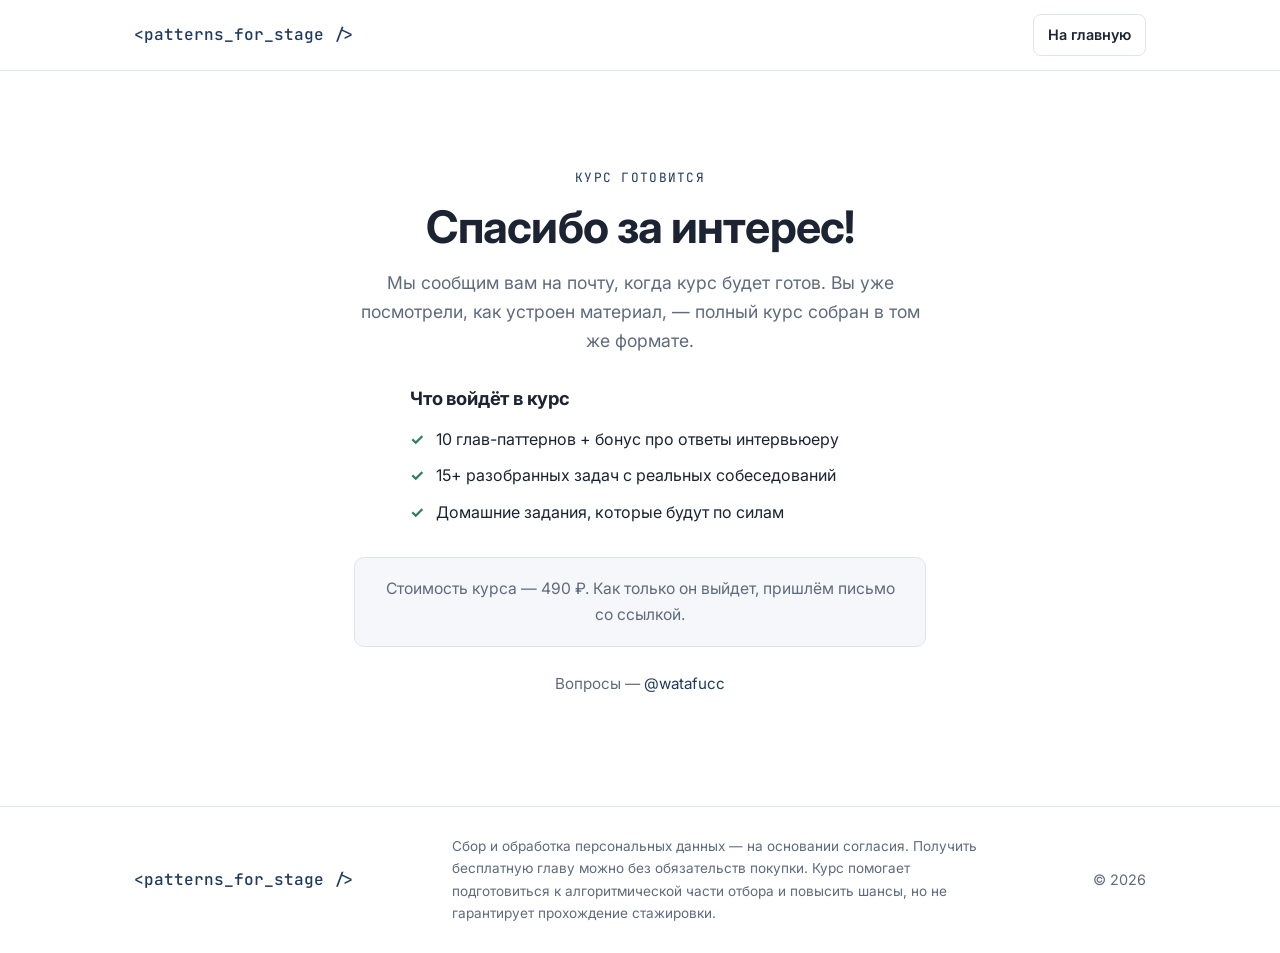
==== thanks.html @ 721e88cd "переделал лендинг под курс: оффер вместо вопроса, бесплатная глава «Два указателя» в лид-магнит, отд" ====
<!DOCTYPE html>
<html lang="ru">
<head>
  <meta charset="UTF-8" />
  <meta name="viewport" content="width=device-width, initial-scale=1.0" />
  <meta name="robots" content="noindex" />
  <meta name="description" content="Заявка принята. Мы сообщим вам, когда курс будет готов." />
  <title>Спасибо за заявку</title>
  <link rel="preconnect" href="https://fonts.googleapis.com" />
  <link rel="preconnect" href="https://fonts.gstatic.com" crossorigin />
  <link href="https://fonts.googleapis.com/css2?family=JetBrains+Mono:wght@400;500;700&family=Inter:wght@400;500;600;700;800&display=swap" rel="stylesheet" />
  <link rel="stylesheet" href="styles.css" />
  <!-- Yandex.Metrika counter -->
  <script type="text/javascript">
      (function(m,e,t,r,i,k,a){
          m[i]=m[i]||function(){(m[i].a=m[i].a||[]).push(arguments)};
          m[i].l=1*new Date();
          for (var j = 0; j < document.scripts.length; j++) {if (document.scripts[j].src === r) { return; }}
          k=e.createElement(t),a=e.getElementsByTagName(t)[0],k.async=1,k.src=r,a.parentNode.insertBefore(k,a)
      })(window, document,'script','https://mc.yandex.ru/metrika/tag.js?id=112363676', 'ym');

      ym(112363676, 'init', {ssr:true, webvisor:true, clickmap:true, ecommerce:"dataLayer", referrer: document.referrer, url: location.href, accurateTrackBounce:true, trackLinks:true});
  </script>
  <noscript><div><img src="https://mc.yandex.ru/watch/112363676" style="position:absolute; left:-9999px;" alt="" /></div></noscript>
  <!-- /Yandex.Metrika counter -->
  <!-- Top.Mail.Ru counter -->
  <script type="text/javascript">
  var _tmr = window._tmr || (window._tmr = []);
  _tmr.push({id: "3796649", type: "pageView", start: (new Date()).getTime()});
  (function (d, w, id) {
    if (d.getElementById(id)) return;
    var ts = d.createElement("script"); ts.type = "text/javascript"; ts.async = true; ts.id = id;
    ts.src = "https://top-fwz1.mail.ru/js/code.js";
    var f = function () {var s = d.getElementsByTagName("script")[0]; s.parentNode.insertBefore(ts, s);};
    if (w.opera == "[object Opera]") { d.addEventListener("DOMContentLoaded", f, false); } else { f(); }
  })(document, window, "tmr-code");
  </script>
  <noscript><div><img src="https://top-fwz1.mail.ru/counter?id=3796649;js=na" style="position:absolute;left:-9999px;" alt="Top.Mail.Ru" /></div></noscript>
  <!-- /Top.Mail.Ru counter -->

</head>
<body>
  <header class="site-header">
    <div class="container header-inner">
      <span class="logo">&lt;patterns_for_stage /&gt;</span>
      <a href="index.html" class="btn btn-sm">На главную</a>
    </div>
  </header>

  <main>
    <section class="section thanks">
      <div class="container thanks-inner">
        <p class="eyebrow">Курс готовится</p>
        <h1>Спасибо за интерес!</h1>
        <p class="thanks-lead">
          Мы сообщим вам на почту, когда курс будет готов.
          Вы уже посмотрели, как устроен материал, — полный курс собран
          в том же формате.
        </p>
        <div class="thanks-includes">
          <h2>Что войдёт в курс</h2>
          <ul class="hero-checks">
            <li>10 глав-паттернов + бонус про ответы интервьюеру</li>
            <li>15+ разобранных задач с реальных собеседований</li>
            <li>Домашние задания, которые будут по силам</li>
          </ul>
        </div>
        <div class="thanks-note">
          <p>Стоимость курса — 490 ₽. Как только он выйдет, пришлём письмо со ссылкой.</p>
        </div>
        <p class="thanks-contact">
          Вопросы — <a href="https://t.me/watafucc" target="_blank" rel="noopener">@watafucc</a>
        </p>
      </div>
    </section>
  </main>

  <footer class="site-footer">
    <div class="container footer-inner">
      <span class="logo">&lt;patterns_for_stage /&gt;</span>
      <p class="footer-note">
        Сбор и обработка персональных данных — на основании согласия. Получить
        бесплатную главу можно без обязательств покупки. Курс помогает подготовиться
        к алгоритмической части отбора и повысить шансы, но не гарантирует
        прохождение стажировки.
      </p>
      <span class="footer-year">© 2026</span>
    </div>
  </footer>
</body>
</html>
---- styles.css ----
:root {
  --bg: #ffffff;
  --bg-alt: #f5f7fa;
  --surface: #ffffff;
  --border: #dfe4ea;
  --text: #1c2333;
  --text-dim: #5f6b7d;
  --accent: #1f3a5f;
  --accent-strong: #162a44;
  --accent-contrast: #ffffff;
  --ok: #2e7d5b;
  --err: #b3261e;

  --font-sans: "Inter", system-ui, -apple-system, "Segoe UI", sans-serif;
  --font-mono: "JetBrains Mono", ui-monospace, "SFMono-Regular", monospace;

  --radius: 10px;
  --container: 1060px;
  --shadow: 0 4px 16px rgba(15, 25, 45, 0.06);
}

* { box-sizing: border-box; }

html { scroll-behavior: smooth; scroll-padding-top: 84px; }

body {
  margin: 0;
  font-family: var(--font-sans);
  background: var(--bg);
  color: var(--text);
  line-height: 1.65;
  -webkit-font-smoothing: antialiased;
}

.container {
  width: 100%;
  max-width: var(--container);
  margin: 0 auto;
  padding: 0 24px;
}

h1, h2, h3 { line-height: 1.25; margin: 0 0 12px; font-weight: 700; }

h1 { font-size: clamp(1.9rem, 4.5vw, 2.8rem); letter-spacing: -0.02em; }
h2 { font-size: clamp(1.4rem, 3.4vw, 2rem); letter-spacing: -0.01em; }
h3 { font-size: 1.1rem; }

p { margin: 0 0 12px; }

a { color: var(--accent); text-decoration: none; }
a:hover { text-decoration: underline; }

/* ------- Header ------- */
.site-header {
  position: sticky;
  top: 0;
  z-index: 20;
  background: rgba(255, 255, 255, 0.92);
  backdrop-filter: blur(8px);
  border-bottom: 1px solid var(--border);
}
.header-inner {
  display: flex;
  align-items: center;
  justify-content: space-between;
  gap: 16px;
  padding-top: 14px;
  padding-bottom: 14px;
}
.logo {
  font-family: var(--font-mono);
  font-weight: 500;
  color: var(--accent);
  white-space: nowrap;
}
.header-nav {
  display: flex;
  align-items: center;
  gap: 20px;
  font-size: 0.95rem;
}
.header-nav > a:not(.btn) { color: var(--text-dim); }
.header-nav > a:not(.btn):hover { color: var(--text); }

/* ------- Buttons ------- */
.btn {
  display: inline-flex;
  align-items: center;
  justify-content: center;
  text-align: center;
  gap: 8px;
  border: 1px solid var(--border);
  background: var(--surface);
  color: var(--text);
  border-radius: 8px;
  padding: 11px 18px;
  font-weight: 600;
  font-size: 1rem;
  cursor: pointer;
  transition: background 0.12s ease, box-shadow 0.12s ease;
  text-decoration: none;
  font-family: var(--font-sans);
}
.btn:hover { text-decoration: none; background: var(--bg-alt); }
.btn-sm { padding: 8px 14px; font-size: 0.9rem; }
.btn-lg { padding: 13px 24px; font-size: 1.02rem; }
.btn-block { width: 100%; }
.btn-accent { background: var(--accent); color: var(--accent-contrast); border: none; }
.btn-accent:hover { background: var(--accent-strong); }
.btn:disabled { opacity: 0.6; cursor: not-allowed; }

/* ------- Sections ------- */
.section { padding: 76px 0; }
.section-alt { background: var(--bg-alt); }

.eyebrow {
  font-family: var(--font-mono);
  font-size: 0.8rem;
  text-transform: uppercase;
  letter-spacing: 0.1em;
  color: var(--accent);
  margin-bottom: 12px;
}
.section .container > h2 { margin-bottom: 28px; }
.section-lead { color: var(--text-dim); max-width: 52rem; margin: -8px 0 28px; }
.section-note { color: var(--text-dim); margin: 4px 0 28px; font-size: 0.95rem; }

/* ------- Hero ------- */
.hero {
  padding: 68px 0 76px;
  border-bottom: 1px solid var(--border);
  background: var(--bg);
}
.hero-inner {
  display: grid;
  grid-template-columns: 1.2fr 1fr;
  gap: 48px;
  align-items: center;
}
.hero-sub { font-size: 1.08rem; color: var(--text-dim); max-width: 34rem; }
.hero-offer { font-size: 1.05rem; color: var(--text); max-width: 34rem; margin-top: 20px; }
.hero-note { color: var(--text-dim); font-size: 0.92rem; margin-top: 20px; }

.hero-checks { list-style: none; padding: 0; margin: 24px 0 24px; display: grid; gap: 10px; }
.hero-checks li { position: relative; padding-left: 26px; color: var(--text); }
.hero-checks li::before {
  content: "✓";
  position: absolute;
  left: 0;
  top: 0;
  color: var(--ok);
  font-weight: 700;
}

.hero-card {
  background: var(--bg-alt);
  border: 1px solid var(--border);
  border-radius: var(--radius);
  padding: 24px;
  box-shadow: var(--shadow);
}
.hero-card-title { margin: 0 0 12px; font-size: 1.15rem; }
.hero-card-text { color: var(--text-dim); margin: 0 0 16px; font-size: 0.98rem; }
.hero-card-price {
  font-family: var(--font-mono);
  font-size: 1.5rem;
  font-weight: 700;
  color: var(--accent);
  margin-bottom: 16px;
}
.hero-card-price small {
  font-family: var(--font-sans);
  font-size: 0.85rem;
  font-weight: 500;
  color: var(--text-dim);
}
.hero-card-free {
  margin: -6px 0 18px;
  font-size: 0.95rem;
  font-weight: 600;
  color: var(--ok);
}
.hero-card-tags { display: flex; gap: 10px; flex-wrap: wrap; margin-bottom: 16px; }
.tag {
  font-family: var(--font-mono);
  font-size: 0.78rem;
  padding: 6px 12px;
  border: 1px solid var(--border);
  border-radius: 6px;
  color: var(--text-dim);
  background: var(--bg);
}

/* ------- Cards (pains) ------- */
.cards { display: grid; grid-template-columns: repeat(3, 1fr); gap: 20px; }
.card {
  background: var(--surface);
  border: 1px solid var(--border);
  border-radius: var(--radius);
  padding: 26px;
  box-shadow: var(--shadow);
}
.card h3 { color: var(--accent); }
.card p { color: var(--text-dim); margin: 0; }

/* ------- Benefits ------- */
.benefits { display: grid; gap: 16px; }
.benefit {
  display: flex;
  gap: 20px;
  background: var(--surface);
  border: 1px solid var(--border);
  border-radius: var(--radius);
  padding: 20px 24px;
  box-shadow: var(--shadow);
  align-items: flex-start;
}
.benefit-num {
  font-family: var(--font-mono);
  color: var(--accent);
  font-size: 1.1rem;
  font-weight: 600;
  flex-shrink: 0;
  padding-top: 2px;
}
.benefit p { color: var(--text-dim); margin: 0; }
.benefit h3 { margin-bottom: 6px; }

/* ------- Structure ------- */
.structure-list {
  list-style: none;
  padding: 0;
  margin: 0;
  display: grid;
  grid-template-columns: repeat(2, 1fr);
  gap: 14px;
}
.structure-list li {
  display: flex;
  flex-direction: column;
  gap: 6px;
  background: var(--surface);
  border: 1px solid var(--border);
  border-left: 3px solid var(--accent);
  border-radius: var(--radius);
  padding: 20px 22px;
  box-shadow: var(--shadow);
  transition: transform 0.12s ease, box-shadow 0.12s ease, border-color 0.12s ease;
}
.structure-list li:hover {
  transform: translateY(-2px);
  box-shadow: 0 8px 20px rgba(15, 25, 45, 0.1);
  border-left-color: var(--accent-strong);
}
.topic { font-weight: 600; font-size: 1.02rem; }
.topic-num {
  font-family: var(--font-mono);
  color: var(--accent);
  font-size: 1.3rem;
  font-weight: 700;
}
.structure-list li.is-free { border-left-color: var(--ok); }
.structure-list li.is-free:hover { border-left-color: var(--ok); }
.structure-list li.is-free .topic-num { color: var(--ok); }
.topic-row {
  display: flex;
  align-items: center;
  flex-wrap: wrap;
  gap: 10px;
}
.topic-badge {
  font-family: var(--font-mono);
  font-size: 0.7rem;
  font-weight: 600;
  letter-spacing: 0.08em;
  text-transform: uppercase;
  color: var(--ok);
  background: rgba(46, 125, 91, 0.08);
  border: 1px solid var(--ok);
  border-radius: 999px;
  padding: 3px 10px;
}

#content .btn { margin-top: 32px; }

/* ------- Method ------- */
.method-steps {
  list-style: none;
  padding: 0;
  margin: 0;
  display: grid;
  grid-template-columns: repeat(5, 1fr);
  gap: 16px;
}
.method-step {
  display: flex;
  flex-direction: column;
  gap: 6px;
  background: var(--surface);
  border: 1px solid var(--border);
  border-radius: var(--radius);
  padding: 20px;
  box-shadow: var(--shadow);
}
.method-num {
  font-family: var(--font-mono);
  color: var(--accent);
  font-size: 1.1rem;
  font-weight: 700;
}
.method-label { font-weight: 600; }

/* ------- Order / Form ------- */
.section-order { background: var(--bg-alt); }
.order-inner { display: grid; grid-template-columns: 1.1fr 1fr; gap: 48px; align-items: start; }
.order-copy h2 { margin-bottom: 16px; }
.order-copy p { color: var(--text-dim); }

.order-offers {
  display: grid;
  grid-template-columns: 1fr 1fr;
  gap: 16px;
  margin: 8px 0 0;
}
.offer {
  display: flex;
  flex-direction: column;
  align-items: flex-start;
  gap: 8px;
  background: var(--surface);
  border: 1px solid var(--border);
  border-radius: var(--radius);
  padding: 20px 22px;
  box-shadow: var(--shadow);
}
.offer-free { border-color: var(--ok); }
.offer-full { background: var(--bg-alt); justify-content: center; }
.offer-label {
  font-family: var(--font-mono);
  font-size: 0.7rem;
  font-weight: 600;
  letter-spacing: 0.08em;
  text-transform: uppercase;
  color: var(--text-dim);
}
.offer-free .offer-label { color: var(--ok); }
.offer-title { font-weight: 600; font-size: 1.02rem; }
.offer-hint { color: var(--text-dim); font-size: 0.85rem; }
.offer-price {
  font-family: var(--font-mono);
  font-size: 1.7rem;
  font-weight: 700;
  color: var(--accent);
}
.offer .btn { margin-top: 4px; }

.order-copy .order-note {
  color: var(--accent);
  font-size: 0.95rem;
  font-weight: 600;
  margin-top: 20px;
}

.order-aside { display: grid; gap: 16px; }
.author-note {
  color: var(--text-dim);
  font-size: 0.92rem;
  font-style: italic;
  padding: 14px 16px;
  border-left: 3px solid var(--border);
}

.lead-form {
  display: grid;
  background: var(--surface);
  border: 1px solid var(--border);
  border-radius: var(--radius);
  padding: 28px;
  box-shadow: var(--shadow);
}
.lead-form h3 { margin-bottom: 8px; }
.lead-form label { font-size: 0.88rem; color: var(--text-dim); margin: 16px 0 6px; }
.lead-form label:first-of-type { margin-top: 8px; }
.lead-form .optional { color: var(--text-dim); font-weight: 400; font-size: 0.8rem; }
.lead-form .required { color: var(--err); }
.lead-form input,
.lead-form select,
.lead-form textarea {
  font-family: inherit;
  font-size: 1rem;
  color: var(--text);
  background: var(--bg);
  border: 1px solid var(--border);
  border-radius: 8px;
  padding: 12px 14px;
  width: 100%;
  transition: border-color 0.12s ease, box-shadow 0.12s ease;
}
.lead-form input:focus,
.lead-form select:focus,
.lead-form textarea:focus {
  outline: none;
  border-color: var(--accent);
  box-shadow: 0 0 0 3px rgba(31, 58, 95, 0.12);
}
.lead-form input.invalid { border-color: var(--err); }
.lead-form textarea { resize: vertical; }
.lead-form .btn { margin-top: 20px; }

.form-status {
  margin-top: 14px;
  font-size: 0.95rem;
  min-height: 1.4em;
  padding: 10px 14px;
  border-radius: 8px;
  display: none;
}
.form-status.ok { display: block; background: rgba(46, 125, 91, 0.08); border: 1px solid var(--ok); color: var(--ok); }
.form-status.err { display: block; background: rgba(179, 38, 30, 0.08); border: 1px solid var(--err); color: var(--err); }
.form-privacy { font-size: 0.78rem; color: var(--text-dim); margin: 12px 0 0; }

/* ------- Footer ------- */
.site-footer { border-top: 1px solid var(--border); padding: 28px 0; background: var(--bg); }
.footer-inner { display: flex; align-items: center; justify-content: space-between; gap: 16px; flex-wrap: wrap; }
.footer-note { color: var(--text-dim); font-size: 0.85rem; margin: 0; max-width: 34rem; }
.footer-year { color: var(--text-dim); font-size: 0.9rem; }

/* ------- Thanks page ------- */
.thanks { padding: 96px 0 110px; }
.thanks-inner { max-width: 620px; margin: 0 auto; text-align: center; }
.thanks-lead { font-size: 1.1rem; color: var(--text-dim); margin-bottom: 32px; }
.thanks-includes { text-align: left; max-width: 460px; margin: 0 auto 32px; }
.thanks-includes h2 { font-size: 1.15rem; margin-bottom: 16px; }
.thanks-includes .hero-checks { margin: 0; }
.thanks-note {
  background: var(--bg-alt);
  border: 1px solid var(--border);
  border-radius: var(--radius);
  padding: 18px 22px;
  margin-bottom: 24px;
  font-size: 0.98rem;
}
.thanks-note p { margin: 0; color: var(--text-dim); }
.thanks-contact { color: var(--text-dim); font-size: 0.95rem; margin: 0; }

/* ------- Responsive ------- */
@media (max-width: 920px) {
  .hero-inner, .order-inner { grid-template-columns: 1fr; }
  .header-nav a:not(.btn):not(.logo) { display: none; }
  .cards { grid-template-columns: 1fr; }
  .structure-list { grid-template-columns: 1fr; }
  .method-steps { grid-template-columns: repeat(2, 1fr); }
  .order-offers { grid-template-columns: 1fr; }
}

@media (max-width: 560px) {
  .section { padding: 52px 0; }
  .hero { padding: 44px 0 52px; }
  .method-steps { grid-template-columns: 1fr; }
  .structure-list li { flex-direction: column; align-items: flex-start; gap: 6px; }
  .lead-form { padding: 20px; }
}
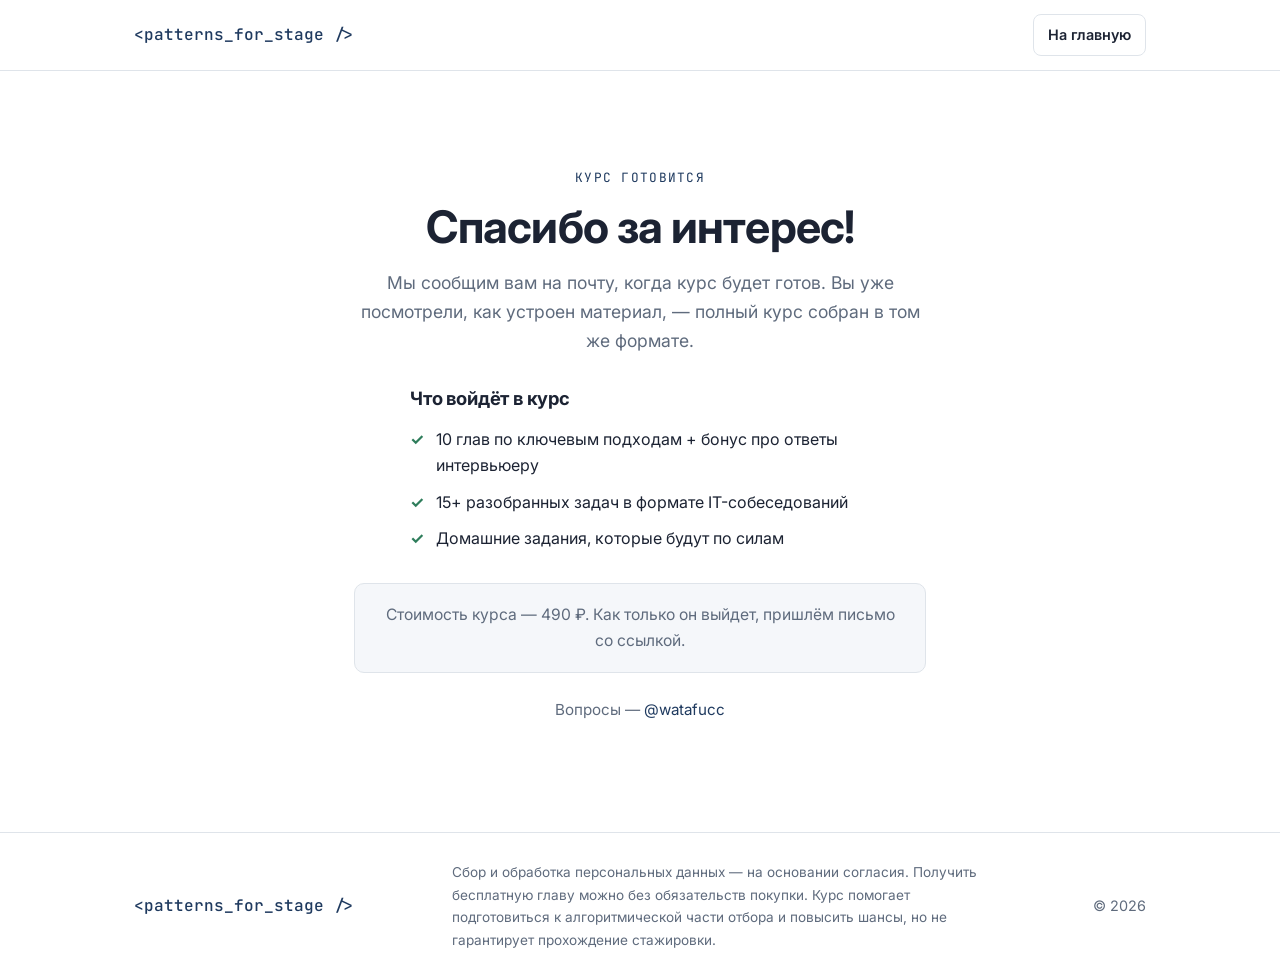
==== commit 2dfa2a50: "переписал тексты: убрал «паттерны», усилил боли, добавил мост от бесплатной главы к курсу - единый с" ====
--- a/thanks.html
+++ b/thanks.html
@@ -60,8 +60,8 @@
         <div class="thanks-includes">
           <h2>Что войдёт в курс</h2>
           <ul class="hero-checks">
-            <li>10 глав-паттернов + бонус про ответы интервьюеру</li>
-            <li>15+ разобранных задач с реальных собеседований</li>
+            <li>10 глав по ключевым подходам + бонус про ответы интервьюеру</li>
+            <li>15+ разобранных задач в формате IT-собеседований</li>
             <li>Домашние задания, которые будут по силам</li>
           </ul>
         </div>
--- a/styles.css
+++ b/styles.css
@@ -138,8 +138,8 @@
   align-items: center;
 }
 .hero-sub { font-size: 1.08rem; color: var(--text-dim); max-width: 34rem; }
+.hero-cta { max-width: 24rem; }
 .hero-offer { font-size: 1.05rem; color: var(--text); max-width: 34rem; margin-top: 20px; }
-.hero-note { color: var(--text-dim); font-size: 0.92rem; margin-top: 20px; }
 
 .hero-checks { list-style: none; padding: 0; margin: 24px 0 24px; display: grid; gap: 10px; }
 .hero-checks li { position: relative; padding-left: 26px; color: var(--text); }
@@ -174,12 +174,6 @@
   font-weight: 500;
   color: var(--text-dim);
 }
-.hero-card-free {
-  margin: -6px 0 18px;
-  font-size: 0.95rem;
-  font-weight: 600;
-  color: var(--ok);
-}
 .hero-card-tags { display: flex; gap: 10px; flex-wrap: wrap; margin-bottom: 16px; }
 .tag {
   font-family: var(--font-mono);
@@ -232,18 +226,19 @@
   padding: 0;
   margin: 0;
   display: grid;
-  grid-template-columns: repeat(2, 1fr);
-  gap: 14px;
+  grid-template-columns: 1fr;
+  gap: 12px;
 }
 .structure-list li {
-  display: flex;
-  flex-direction: column;
-  gap: 6px;
+  display: grid;
+  grid-template-columns: 116px 1fr;
+  gap: 20px;
+  align-items: start;
   background: var(--surface);
   border: 1px solid var(--border);
   border-left: 3px solid var(--accent);
   border-radius: var(--radius);
-  padding: 20px 22px;
+  padding: 18px 22px;
   box-shadow: var(--shadow);
   transition: transform 0.12s ease, box-shadow 0.12s ease, border-color 0.12s ease;
 }
@@ -252,12 +247,17 @@
   box-shadow: 0 8px 20px rgba(15, 25, 45, 0.1);
   border-left-color: var(--accent-strong);
 }
+.topic-body { display: grid; gap: 6px; }
 .topic { font-weight: 600; font-size: 1.02rem; }
+.topic-desc { margin: 0; color: var(--text-dim); font-size: 0.95rem; }
 .topic-num {
   font-family: var(--font-mono);
   color: var(--accent);
-  font-size: 1.3rem;
+  font-size: 0.82rem;
   font-weight: 700;
+  letter-spacing: 0.06em;
+  text-transform: uppercase;
+  padding-top: 4px;
 }
 .structure-list li.is-free { border-left-color: var(--ok); }
 .structure-list li.is-free:hover { border-left-color: var(--ok); }
@@ -312,15 +312,27 @@
 
 /* ------- Order / Form ------- */
 .section-order { background: var(--bg-alt); }
-.order-inner { display: grid; grid-template-columns: 1.1fr 1fr; gap: 48px; align-items: start; }
+.order-inner {
+  display: grid;
+  grid-template-columns: 1fr;
+  justify-items: center;
+  gap: 40px;
+  max-width: 760px;
+  text-align: center;
+}
+.order-copy { width: 100%; }
 .order-copy h2 { margin-bottom: 16px; }
 .order-copy p { color: var(--text-dim); }
+.order-copy .hero-checks { max-width: 560px; margin-inline: auto; text-align: left; }
 
 .order-offers {
   display: grid;
   grid-template-columns: 1fr 1fr;
   gap: 16px;
-  margin: 8px 0 0;
+  margin: 8px auto 0;
+  width: 100%;
+  max-width: 720px;
+  text-align: left;
 }
 .offer {
   display: flex;
@@ -354,21 +366,20 @@
 }
 .offer .btn { margin-top: 4px; }
 
+.order-bridge {
+  color: var(--text-dim);
+  font-size: 0.98rem;
+  max-width: 600px;
+  margin: 20px auto 0;
+}
 .order-copy .order-note {
   color: var(--accent);
   font-size: 0.95rem;
   font-weight: 600;
-  margin-top: 20px;
-}
-
-.order-aside { display: grid; gap: 16px; }
-.author-note {
-  color: var(--text-dim);
-  font-size: 0.92rem;
-  font-style: italic;
-  padding: 14px 16px;
-  border-left: 3px solid var(--border);
-}
+  margin-top: 12px;
+}
+
+.order-aside { display: grid; gap: 16px; width: 100%; max-width: 520px; text-align: left; }
 
 .lead-form {
   display: grid;
@@ -445,10 +456,9 @@
 
 /* ------- Responsive ------- */
 @media (max-width: 920px) {
-  .hero-inner, .order-inner { grid-template-columns: 1fr; }
+  .hero-inner { grid-template-columns: 1fr; }
   .header-nav a:not(.btn):not(.logo) { display: none; }
   .cards { grid-template-columns: 1fr; }
-  .structure-list { grid-template-columns: 1fr; }
   .method-steps { grid-template-columns: repeat(2, 1fr); }
   .order-offers { grid-template-columns: 1fr; }
 }
@@ -457,6 +467,7 @@
   .section { padding: 52px 0; }
   .hero { padding: 44px 0 52px; }
   .method-steps { grid-template-columns: 1fr; }
-  .structure-list li { flex-direction: column; align-items: flex-start; gap: 6px; }
+  .structure-list li { grid-template-columns: 1fr; gap: 8px; }
+  .topic-num { padding-top: 0; }
   .lead-form { padding: 20px; }
 }
